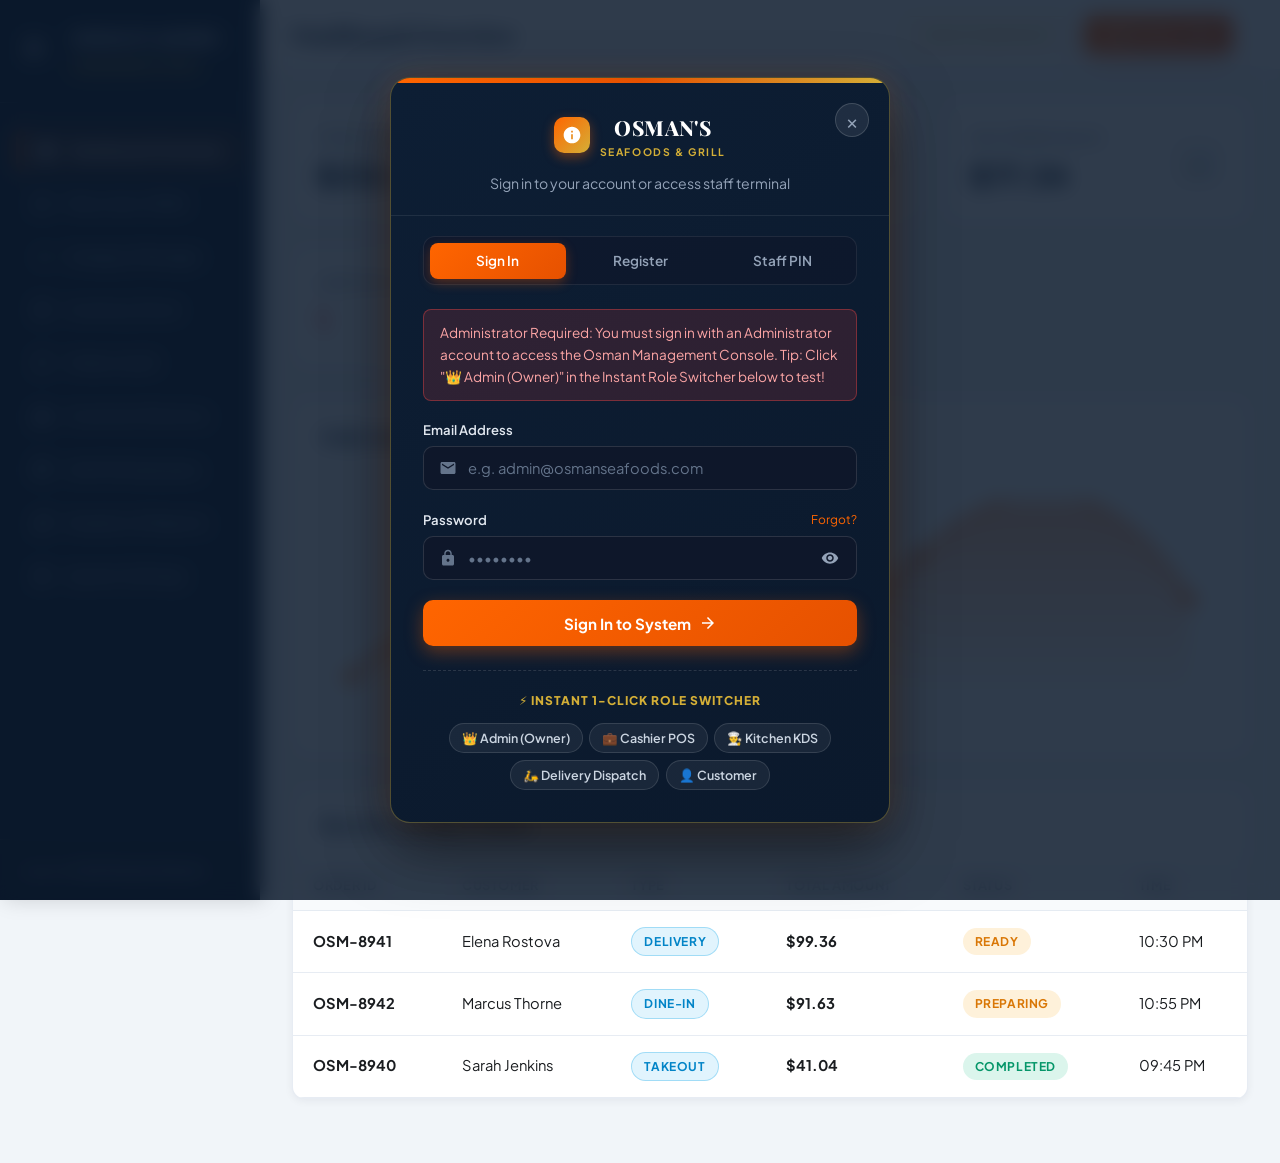
==== admin.html @ ef4e6662 "feat: complete authentication system, multi-role synchronization, Python Flask REST backend, and res" ====
<!DOCTYPE html>
<html lang="en">
<head>
  <meta charset="UTF-8">
  <meta name="viewport" content="width=device-width, initial-scale=1.0">
  <title>Osman's Seafoods — Administrator Console</title>
  <link rel="stylesheet" href="css/main.css">
  <link rel="stylesheet" href="css/admin.css">
  <link rel="stylesheet" href="css/auth.css">
</head>
<body class="admin-body">

  <!-- Sidebar Navigation -->
  <aside class="admin-sidebar">
    <div class="admin-sidebar-header">
      <div class="brand-logo-icon" style="width:36px;height:36px;">
        <svg class="icon" viewBox="0 0 24 24"><path d="M12 2C6.48 2 2 6.48 2 12s4.48 10 10 10 10-4.48 10-10S17.52 2 12 2zm1 15h-2v-6h2v6zm0-8h-2V7h2v2z"/></svg>
      </div>
      <div>
        <div style="font-family:var(--font-heading); font-weight:800; font-size:1.1rem; color:#FFF;">OSMAN'S ADMIN</div>
        <span style="font-size:0.7rem; color:var(--color-gold-accent); text-transform:uppercase; font-weight:700;">Management System</span>
      </div>
    </div>

    <ul class="admin-nav">
      <li class="admin-nav-item">
        <a href="#" class="admin-nav-link active" data-tab="dashboard">
          <svg class="icon" viewBox="0 0 24 24"><path d="M4 5a1 1 0 011-1h4a1 1 0 011 1v5a1 1 0 01-1 1H5a1 1 0 01-1-1V5zm10 0a1 1 0 011-1h4a1 1 0 011 1v2a1 1 0 01-1 1h-4a1 1 0 01-1-1V5zM4 15a1 1 0 011-1h4a1 1 0 011 1v4a1 1 0 01-1 1H5a1 1 0 01-1-1v-4zm10-3a1 1 0 011-1h4a1 1 0 011 1v7a1 1 0 01-1 1h-4a1 1 0 01-1-1v-7z"/></svg>
          Dashboard Overview
        </a>
      </li>
      <li class="admin-nav-item">
        <a href="#" class="admin-nav-link" data-tab="menu">
          <svg class="icon" viewBox="0 0 24 24"><path d="M12 6.253v13m0-13C10.832 5.477 9.246 5 7.5 5S4.168 5.477 3 6.253v13C4.168 18.477 5.754 18 7.5 18s3.332.477 4.5 1.253m0-13C13.168 5.477 14.754 5 16.5 5c1.747 0 3.332.477 4.5 1.253v13C19.832 18.477 18.247 18 16.5 18c-1.746 0-3.332.477-4.5 1.253"/></svg>
          Menu Item CRUD
        </a>
      </li>
      <li class="admin-nav-item">
        <a href="#" class="admin-nav-link" data-tab="categories">
          <svg class="icon" viewBox="0 0 24 24"><path d="M7 7h.01M7 12h.01M7 17h.01M11 7h8M11 12h8M11 17h8"/></svg>
          Category Manager
        </a>
      </li>
      <li class="admin-nav-item">
        <a href="#" class="admin-nav-link" data-tab="inventory">
          <svg class="icon" viewBox="0 0 24 24"><path d="M20 7l-8-4-8 4m16 0l-8 4m8-4v10l-8 4m0-10L4 7m8 4v10M4 7v10l8 4"/></svg>
          Inventory Stock
        </a>
      </li>
      <li class="admin-nav-item">
        <a href="#" class="admin-nav-link" data-tab="orders">
          <svg class="icon" viewBox="0 0 24 24"><path d="M9 5H7a2 2 0 00-2 2v12a2 2 0 002 2h10a2 2 0 002-2V7a2 2 0 00-2-2h-2M9 5a2 2 0 002 2h2a2 2 0 002-2M9 5a2 2 0 012-2h2a2 2 0 012 2"/></svg>
          Orders Audit
        </a>
      </li>
      <li class="admin-nav-item">
        <a href="#" class="admin-nav-link" data-tab="customers">
          <svg class="icon" viewBox="0 0 24 24"><path d="M17 20h5v-2a3 3 0 00-5.356-1.857M17 20H7m10 0v-2c0-.656-.126-1.283-.356-1.857M7 20H2v-2a3 3 0 015.356-1.857M7 20v-2c0-.656.126-1.283.356-1.857m0 0a5.002 5.002 0 019.288 0M15 7a3 3 0 11-6 0 3 3 0 016 0zm6 3a2 2 0 11-4 0 2 2 0 014 0zM7 10a2 2 0 11-4 0 2 2 0 014 0z"/></svg>
          Customer Directory
        </a>
      </li>
      <li class="admin-nav-item">
        <a href="#" class="admin-nav-link" data-tab="staff">
          <svg class="icon" viewBox="0 0 24 24"><path d="M21 13.255A23.931 23.931 0 0112 15c-3.183 0-6.22-.62-9-1.745M16 6V4a2 2 0 00-2-2h-4a2 2 0 00-2 2v2m4 6h.01M5 20h14a2 2 0 002-2V8a2 2 0 00-2-2H5a2 2 0 00-2 2v10a2 2 0 002 2z"/></svg>
          Staff & Employees
        </a>
      </li>
      <li class="admin-nav-item">
        <a href="#" class="admin-nav-link" data-tab="analytics">
          <svg class="icon" viewBox="0 0 24 24"><path d="M9 19v-6a2 2 0 00-2-2H5a2 2 0 00-2 2v6a2 2 0 002 2h2a2 2 0 002-2zm0 0V9a2 2 0 012-2h2a2 2 0 012 2v10m-6 0a2 2 0 002 2h2a2 2 0 002-2m0 0V5a2 2 0 012-2h2a2 2 0 012 2v14a2 2 0 01-2 2h-2a2 2 0 01-2-2z"/></svg>
          Analytics & Reports
        </a>
      </li>
      <li class="admin-nav-item">
        <a href="#" class="admin-nav-link" data-tab="settings">
          <svg class="icon" viewBox="0 0 24 24"><path d="M10.325 4.317c.426-1.756 2.924-1.756 3.35 0a1.724 1.724 0 002.573 1.066c1.543-.94 3.31.826 2.37 2.37a1.724 1.724 0 001.065 2.572c1.756.426 1.756 2.924 0 3.35a1.724 1.724 0 00-1.066 2.573c.94 1.543-.826 3.31-2.37 2.37a1.724 1.724 0 00-2.572 1.065c-.426 1.756-2.924 1.756-3.35 0a1.724 1.724 0 00-2.573-1.066c-1.543.94-3.31-.826-2.37-2.37a1.724 1.724 0 00-1.065-2.572c-1.756-.426-1.756-2.924 0-3.35a1.724 1.724 0 001.066-2.573c-.94-1.543.826-3.31 2.37-2.37.996.608 2.296.07 2.572-1.065z"/><path d="M15 12a3 3 0 11-6 0 3 3 0 016 0z"/></svg>
          System Settings
        </a>
      </li>
    </ul>

    <div class="admin-sidebar-footer">
      <div style="font-size:0.8rem; color:#94A3B8;">Log in as <strong>Chef Osman (Owner)</strong></div>
    </div>
  </aside>

  <!-- Main Admin Layout -->
  <main class="admin-main">
    <header class="admin-topbar">
      <h2 class="admin-topbar-title" id="adminPageTitle">Dashboard Overview</h2>
      <div class="admin-topbar-actions" style="display:flex; gap:1rem; align-items:center;">
        <a href="index.html" class="btn btn-outline btn-sm">View Storefront</a>
        <a href="staff.html" class="btn btn-flame btn-sm">Staff POS / KDS</a>
      </div>
    </header>

    <div class="admin-content">

      <!-- TAB 1: DASHBOARD -->
      <section id="tab-dashboard" class="admin-tab-content">
        <div class="metrics-grid">
          <div class="metric-card">
            <div>
              <div class="metric-label">Total Sales Revenue</div>
              <div class="metric-val" id="dashMetricRevenue">$0.00</div>
            </div>
            <div class="metric-icon amber">💵</div>
          </div>
          <div class="metric-card">
            <div>
              <div class="metric-label">Total Orders</div>
              <div class="metric-val" id="dashMetricOrders">0</div>
            </div>
            <div class="metric-icon">🧾</div>
          </div>
          <div class="metric-card">
            <div>
              <div class="metric-label">Avg Order Value</div>
              <div class="metric-val" id="dashMetricAvgValue">$0.00</div>
            </div>
            <div class="metric-icon">📊</div>
          </div>
          <div class="metric-card">
            <div>
              <div class="metric-label">Low Stock Alerts</div>
              <div class="metric-val" id="dashMetricLowStock" style="color:#EF4444;">0</div>
            </div>
            <div class="metric-icon" style="background:rgba(239,68,68,0.1); color:#EF4444;">⚠️</div>
          </div>
        </div>

        <div class="admin-card">
          <div class="admin-card-header">
            <h4>Daily Sales Trend</h4>
          </div>
          <div class="admin-card-body" id="salesTrendChart"></div>
        </div>

        <div class="admin-card">
          <div class="admin-card-header">
            <h4>Recent Customer Orders</h4>
          </div>
          <div class="admin-table-wrapper">
            <table class="admin-table">
              <thead>
                <tr>
                  <th>Order ID</th>
                  <th>Customer</th>
                  <th>Type</th>
                  <th>Total Amount</th>
                  <th>Status</th>
                  <th>Time</th>
                </tr>
              </thead>
              <tbody id="dashRecentOrdersBody"></tbody>
            </table>
          </div>
        </div>
      </section>

      <!-- TAB 2: MENU MANAGEMENT -->
      <section id="tab-menu" class="admin-tab-content" style="display:none;">
        <div style="display:flex; justify-content:space-between; align-items:center; margin-bottom:1.5rem;">
          <h3>Menu Items Directory</h3>
          <button id="btnOpenAddMenuModal" class="btn btn-flame">+ Add New Menu Dish</button>
        </div>

        <div class="admin-card">
          <div class="admin-table-wrapper">
            <table class="admin-table">
              <thead>
                <tr>
                  <th>Image</th>
                  <th>Dish Name</th>
                  <th>Category</th>
                  <th>Price</th>
                  <th>Spice Level</th>
                  <th>In Stock</th>
                  <th>Actions</th>
                </tr>
              </thead>
              <tbody id="adminMenuTableBody"></tbody>
            </table>
          </div>
        </div>
      </section>

      <!-- TAB 3: CATEGORIES -->
      <section id="tab-categories" class="admin-tab-content" style="display:none;">
        <h3>Category Management</h3>
        <div class="admin-card" style="margin-top:1.5rem;">
          <div class="admin-table-wrapper">
            <table class="admin-table">
              <thead>
                <tr>
                  <th>ID</th>
                  <th>Category Name</th>
                  <th>Slug</th>
                  <th>Dishes Count</th>
                  <th>Actions</th>
                </tr>
              </thead>
              <tbody id="adminCatTableBody"></tbody>
            </table>
          </div>
        </div>
      </section>

      <!-- TAB 4: INVENTORY -->
      <section id="tab-inventory" class="admin-tab-content" style="display:none;">
        <h3>Raw Ingredient & Inventory Tracking</h3>
        <div class="admin-card" style="margin-top:1.5rem;">
          <div class="admin-table-wrapper">
            <table class="admin-table">
              <thead>
                <tr>
                  <th>Ingredient</th>
                  <th>Category</th>
                  <th>Current Stock</th>
                  <th>Min Threshold</th>
                  <th>Unit Cost</th>
                  <th>Stock Status</th>
                  <th>Actions</th>
                </tr>
              </thead>
              <tbody id="adminInventoryTableBody"></tbody>
            </table>
          </div>
        </div>
      </section>

      <!-- TAB 5: ORDERS AUDIT -->
      <section id="tab-orders" class="admin-tab-content" style="display:none;">
        <h3>Master Orders Audit Log</h3>
        <div class="admin-card" style="margin-top:1.5rem;">
          <div class="admin-table-wrapper">
            <table class="admin-table">
              <thead>
                <tr>
                  <th>Order Ref</th>
                  <th>Customer Info</th>
                  <th>Type</th>
                  <th>Total</th>
                  <th>Payment</th>
                  <th>Fulfillment Status</th>
                  <th>Timestamp</th>
                </tr>
              </thead>
              <tbody id="adminOrdersTableBody"></tbody>
            </table>
          </div>
        </div>
      </section>

      <!-- TAB 6: CUSTOMERS -->
      <section id="tab-customers" class="admin-tab-content" style="display:none;">
        <h3>Customer Database</h3>
        <div class="admin-card" style="margin-top:1.5rem;">
          <div class="admin-table-wrapper">
            <table class="admin-table">
              <thead>
                <tr>
                  <th>Customer Name</th>
                  <th>Phone Number</th>
                  <th>Total Orders</th>
                  <th>Lifetime Spend</th>
                  <th>Last Order Date</th>
                </tr>
              </thead>
              <tbody id="adminCustTableBody"></tbody>
            </table>
          </div>
        </div>
      </section>

      <!-- TAB 7: STAFF -->
      <section id="tab-staff" class="admin-tab-content" style="display:none;">
        <h3>Staff Directory</h3>
        <div class="admin-card" style="margin-top:1.5rem;">
          <div class="admin-table-wrapper">
            <table class="admin-table">
              <thead>
                <tr>
                  <th>Name</th>
                  <th>Role</th>
                  <th>Phone</th>
                  <th>POS PIN</th>
                  <th>Status</th>
                  <th>Actions</th>
                </tr>
              </thead>
              <tbody id="adminStaffTableBody"></tbody>
            </table>
          </div>
        </div>
      </section>

      <!-- TAB 8: ANALYTICS -->
      <section id="tab-analytics" class="admin-tab-content" style="display:none;">
        <h3>Restaurant Analytics & Performance</h3>
        <div id="analyticsRevSummary" style="margin-top:1.5rem;"></div>
      </section>

      <!-- TAB 9: SETTINGS -->
      <section id="tab-settings" class="admin-tab-content" style="display:none;">
        <h3>System Settings & Store Configuration</h3>
        <div class="admin-card" style="margin-top:1.5rem; padding:2rem; max-width:700px;">
          <form id="settingsForm">
            <div class="form-group">
              <label class="form-label">Restaurant Name</label>
              <input type="text" id="settRestName" class="form-control" required>
            </div>
            <div class="form-group">
              <label class="form-label">Tax Rate (%)</label>
              <input type="number" step="0.1" id="settTaxRate" class="form-control" required>
            </div>
            <div class="form-group">
              <label class="form-label">Base Delivery Fee ($)</label>
              <input type="number" step="0.01" id="settDeliveryFee" class="form-control" required>
            </div>
            <div class="form-group">
              <label class="form-label">Free Delivery Minimum ($)</label>
              <input type="number" step="1" id="settFreeThreshold" class="form-control" required>
            </div>
            <div class="form-group">
              <label class="form-label">Operating Schedule</label>
              <input type="text" id="settHours" class="form-control" required>
            </div>
            <button type="submit" class="btn btn-flame">Save System Settings</button>
          </form>

          <hr style="margin:2.5rem 0; border:none; border-top:var(--border-light);">

          <h4 style="color:#EF4444; margin-bottom:0.5rem;">System Reset Options</h4>
          <p style="font-size:0.88rem; color:var(--color-text-muted); margin-bottom:1rem;">Reset system database to initial clean seed data (restores default menu items, sample orders, and stock levels).</p>
          <button id="btnResetSeedData" class="btn btn-danger">Reset to Initial Seed Data</button>
        </div>
      </section>

    </div>
  </main>

  <!-- ADD / EDIT MENU DISH MODAL -->
  <div class="modal-overlay" id="menuFormModal">
    <div class="modal-container">
      <div class="modal-header">
        <h3 id="menuModalTitle">Add New Menu Dish</h3>
        <button class="modal-close" data-close-modal>&times;</button>
      </div>
      <form id="menuForm">
        <div class="modal-body">
          <div class="form-group">
            <label class="form-label">Dish Name</label>
            <input type="text" id="menuFormName" class="form-control" placeholder="e.g. Lobster Thermidor" required>
          </div>
          <div class="form-group">
            <label class="form-label">Category</label>
            <select id="menuFormCategory" class="form-control" required></select>
          </div>
          <div class="form-group">
            <label class="form-label">Price ($)</label>
            <input type="number" step="0.01" id="menuFormPrice" class="form-control" placeholder="34.50" required>
          </div>
          <div class="form-group">
            <label class="form-label">Image Unsplash URL</label>
            <input type="url" id="menuFormImage" class="form-control" placeholder="https://images.unsplash.com/..." required>
          </div>
          <div class="form-group">
            <label class="form-label">Description</label>
            <textarea id="menuFormDesc" class="form-control" rows="3" placeholder="Rich description of ingredients and cooking style..." required></textarea>
          </div>
          <div class="form-group">
            <label class="form-label">Spice Level</label>
            <select id="menuFormSpice" class="form-control">
              <option value="None">None</option>
              <option value="Mild">Mild</option>
              <option value="Medium">Medium</option>
              <option value="Fiery">Fiery Ember</option>
            </select>
          </div>
          <div class="form-group">
            <label class="form-label">Estimated Prep Time (mins)</label>
            <input type="number" id="menuFormPrepTime" class="form-control" value="15" required>
          </div>
        </div>
        <div class="modal-footer">
          <button type="button" class="btn btn-secondary" data-close-modal>Cancel</button>
          <button type="submit" class="btn btn-flame">Save Dish</button>
        </div>
      </form>
    </div>
  </div>

  <script src="js/store.js"></script>
  <script src="js/auth.js"></script>
  <script src="js/admin.js"></script>
</body>
</html>
---- css/main.css ----
/* ==========================================================================
   Osman's Seafoods and Grill — Main Shared Stylesheet
   Theme: Oceanic Luxury & Flame Hearth
   ========================================================================== */

@import url('https://fonts.googleapis.com/css2?family=Playfair+Display:ital,wght@0,500;0,700;0,800;1,600&family=Plus+Jakarta+Sans:wght@300;400;500;600;700;800&display=swap');

:root {
  /* Brand Primary & Theme Colors */
  --color-ocean-deep: #0B192C;
  --color-ocean-navy: #1E3E62;
  --color-ocean-blue: #002B5B;
  --color-ocean-light: #1A365D;

  /* Flame & Accent Colors */
  --color-flame-amber: #FF6500;
  --color-flame-ember: #E65100;
  --color-gold-accent: #D4AF37;
  --color-gold-light: #F4E0A5;

  /* Neutral Backgrounds & Canvas */
  --color-bg-sand: #F9F6F0;
  --color-bg-cream: #FFFDF9;
  --color-bg-card: #FFFFFF;
  --color-surface-dark: #0D1B2A;
  --color-surface-navy: #16263B;

  /* Text Colors */
  --color-text-dark: #1A1D20;
  --color-text-muted: #5A6578;
  --color-text-light: #F4F6F9;
  --color-text-dim: #94A3B8;

  /* Status Colors */
  --color-status-pending: #F59E0B;
  --color-status-preparing: #3B82F6;
  --color-status-ready: #8B5CF6;
  --color-status-completed: #10B981;
  --color-status-cancelled: #EF4444;

  /* UI Borders & Shadow */
  --border-light: 1px solid rgba(226, 232, 240, 0.8);
  --border-gold: 1px solid rgba(212, 175, 55, 0.3);
  --border-dark: 1px solid rgba(255, 255, 255, 0.1);
  --shadow-sm: 0 2px 8px rgba(11, 25, 44, 0.06);
  --shadow-md: 0 10px 30px rgba(11, 25, 44, 0.1);
  --shadow-lg: 0 20px 40px rgba(11, 25, 44, 0.18);
  --shadow-flame: 0 8px 24px rgba(255, 101, 0, 0.25);

  /* Fonts */
  --font-heading: 'Playfair Display', Georgia, serif;
  --font-body: 'Plus Jakarta Sans', system-ui, -apple-system, sans-serif;

  /* Transitions */
  --transition-fast: 0.2s cubic-bezier(0.4, 0, 0.2, 1);
  --transition-smooth: 0.35s cubic-bezier(0.16, 1, 0.3, 1);
  
  /* Radius */
  --radius-sm: 6px;
  --radius-md: 12px;
  --radius-lg: 20px;
  --radius-full: 9999px;
}

/* Global Reset */
*, *::before, *::after {
  box-sizing: border-box;
  margin: 0;
  padding: 0;
}

html {
  scroll-behavior: smooth;
  font-size: 16px;
}

body {
  font-family: var(--font-body);
  background-color: var(--color-bg-sand);
  color: var(--color-text-dark);
  line-height: 1.6;
  overflow-x: hidden;
  -webkit-font-smoothing: antialiased;
}

/* Typography Helpers */
h1, h2, h3, h4, .font-serif {
  font-family: var(--font-heading);
  letter-spacing: -0.02em;
}

a {
  color: inherit;
  text-decoration: none;
  transition: color var(--transition-fast);
}

button, input, select, textarea {
  font-family: inherit;
  font-size: inherit;
}

/* Utility Layouts */
.container {
  width: 100%;
  max-width: 1280px;
  margin: 0 auto;
  padding: 0 1.5rem;
}

.flex { display: flex; }
.flex-col { flex-direction: column; }
.items-center { align-items: center; }
.justify-between { justify-content: space-between; }
.justify-center { justify-content: center; }
.gap-2 { gap: 0.5rem; }
.gap-4 { gap: 1rem; }
.gap-6 { gap: 1.5rem; }
.gap-8 { gap: 2rem; }

/* Buttons */
.btn {
  display: inline-flex;
  align-items: center;
  justify-content: center;
  gap: 0.5rem;
  padding: 0.85rem 1.75rem;
  font-weight: 700;
  font-size: 0.95rem;
  border-radius: var(--radius-md);
  border: 1px solid transparent;
  cursor: pointer;
  transition: all var(--transition-smooth);
  text-transform: uppercase;
  letter-spacing: 0.04em;
  white-space: nowrap;
}

.btn-flame {
  background: linear-gradient(135deg, var(--color-flame-amber) 0%, var(--color-flame-ember) 100%);
  color: #FFFFFF;
  box-shadow: var(--shadow-flame);
}

.btn-flame:hover {
  transform: translateY(-2px);
  box-shadow: 0 12px 28px rgba(255, 101, 0, 0.4);
  filter: brightness(1.08);
}

.btn-navy {
  background: var(--color-ocean-deep);
  color: var(--color-bg-sand);
  border: 1px solid var(--color-gold-accent);
}

.btn-navy:hover {
  background: var(--color-ocean-navy);
  transform: translateY(-2px);
  box-shadow: var(--shadow-md);
}

.btn-outline {
  background: transparent;
  border: 1px solid var(--color-gold-accent);
  color: var(--color-gold-accent);
}

.btn-outline:hover {
  background: rgba(212, 175, 55, 0.1);
  color: #FFFFFF;
}

.btn-secondary {
  background: #E2E8F0;
  color: var(--color-text-dark);
}

.btn-secondary:hover {
  background: #CBD5E1;
}

.btn-danger {
  background: #EF4444;
  color: #FFFFFF;
}

.btn-danger:hover {
  background: #DC2626;
}

.btn-sm {
  padding: 0.45rem 0.9rem;
  font-size: 0.82rem;
  border-radius: var(--radius-sm);
}

.btn-icon {
  width: 42px;
  height: 42px;
  padding: 0;
  border-radius: 50%;
}

/* Badges & Tags */
.badge {
  display: inline-flex;
  align-items: center;
  gap: 0.35rem;
  padding: 0.25rem 0.75rem;
  border-radius: var(--radius-full);
  font-size: 0.75rem;
  font-weight: 700;
  text-transform: uppercase;
  letter-spacing: 0.05em;
}

.badge-gold {
  background: rgba(212, 175, 55, 0.15);
  color: #B38F24;
  border: 1px solid rgba(212, 175, 55, 0.4);
}

.badge-flame {
  background: rgba(255, 101, 0, 0.15);
  color: var(--color-flame-amber);
  border: 1px solid rgba(255, 101, 0, 0.3);
}

.badge-navy {
  background: rgba(14, 165, 233, 0.12);
  color: #0284C7;
  border: 1px solid rgba(14, 165, 233, 0.3);
}

.badge-success {
  background: rgba(16, 185, 129, 0.15);
  color: #059669;
}

.badge-warning {
  background: rgba(245, 158, 11, 0.15);
  color: #D97706;
}

.badge-danger {
  background: rgba(239, 68, 68, 0.15);
  color: #DC2626;
}

/* Modal Dialog Base */
.modal-overlay {
  position: fixed;
  top: 0;
  left: 0;
  width: 100vw;
  height: 100vh;
  background: rgba(11, 25, 44, 0.75);
  backdrop-filter: blur(8px);
  z-index: 9999;
  display: flex;
  align-items: center;
  justify-content: center;
  padding: 1rem;
  opacity: 0;
  visibility: hidden;
  transition: all var(--transition-smooth);
}

.modal-overlay.active {
  opacity: 1;
  visibility: visible;
}

.modal-container {
  background: var(--color-bg-cream);
  width: 100%;
  max-width: 600px;
  max-height: 90vh;
  border-radius: var(--radius-lg);
  box-shadow: var(--shadow-lg);
  overflow-y: auto;
  transform: translateY(20px) scale(0.96);
  transition: transform var(--transition-smooth);
  position: relative;
}

.modal-overlay.active .modal-container {
  transform: translateY(0) scale(1);
}

.modal-header {
  padding: 1.5rem 2rem;
  border-bottom: var(--border-light);
  display: flex;
  align-items: center;
  justify-content: space-between;
}

.modal-header h3 {
  font-size: 1.5rem;
  color: var(--color-ocean-deep);
}

.modal-close {
  background: transparent;
  border: none;
  font-size: 1.5rem;
  color: var(--color-text-muted);
  cursor: pointer;
  padding: 0.25rem;
  border-radius: 50%;
  transition: color var(--transition-fast);
}

.modal-close:hover {
  color: var(--color-flame-amber);
}

.modal-body {
  padding: 2rem;
}

.modal-footer {
  padding: 1.25rem 2rem;
  border-top: var(--border-light);
  background: #F8FAFC;
  display: flex;
  align-items: center;
  justify-content: flex-end;
  gap: 1rem;
}

/* Form Inputs */
.form-group {
  margin-bottom: 1.25rem;
}

.form-label {
  display: block;
  font-size: 0.875rem;
  font-weight: 700;
  color: var(--color-ocean-deep);
  margin-bottom: 0.4rem;
  text-transform: uppercase;
  letter-spacing: 0.03em;
}

.form-control {
  width: 100%;
  padding: 0.8rem 1rem;
  border-radius: var(--radius-md);
  border: var(--border-light);
  background: #FFFFFF;
  color: var(--color-text-dark);
  font-size: 0.95rem;
  transition: border-color var(--transition-fast), box-shadow var(--transition-fast);
}

.form-control:focus {
  outline: none;
  border-color: var(--color-flame-amber);
  box-shadow: 0 0 0 3px rgba(255, 101, 0, 0.15);
}

/* Toast Notification */
.toast-container {
  position: fixed;
  bottom: 2rem;
  right: 2rem;
  z-index: 10000;
  display: flex;
  flex-direction: column;
  gap: 0.75rem;
}

.toast {
  background: var(--color-ocean-deep);
  color: #FFFFFF;
  padding: 1rem 1.5rem;
  border-radius: var(--radius-md);
  border-left: 4px solid var(--color-flame-amber);
  box-shadow: var(--shadow-lg);
  display: flex;
  align-items: center;
  gap: 0.75rem;
  font-size: 0.95rem;
  font-weight: 600;
  animation: slideInRight 0.3s cubic-bezier(0.16, 1, 0.3, 1) forwards;
}

.toast-success { border-left-color: #10B981; }
.toast-error { border-left-color: #EF4444; }

@keyframes slideInRight {
  from { opacity: 0; transform: translateX(100px); }
  to { opacity: 1; transform: translateX(0); }
}

.icon {
  width: 1.25rem;
  height: 1.25rem;
  stroke-width: 2;
  stroke: currentColor;
  fill: none;
  stroke-linecap: round;
  stroke-linejoin: round;
  vertical-align: middle;
}
---- css/admin.css ----
/* ==========================================================================
   Osman's Seafoods and Grill — Administrator Management Console Stylesheet
   Complete Restaurant Management System
   ========================================================================== */

.admin-body {
  background: #F1F5F9;
  color: var(--color-text-dark);
  font-family: var(--font-body);
  display: flex;
  min-height: 100vh;
}

/* Sidebar Navigation */
.admin-sidebar {
  width: 260px;
  background: var(--color-ocean-deep);
  color: #FFFFFF;
  display: flex;
  flex-direction: column;
  position: fixed;
  top: 0;
  left: 0;
  height: 100vh;
  z-index: 200;
  box-shadow: 4px 0 20px rgba(0, 0, 0, 0.15);
}

.admin-sidebar-header {
  padding: 1.5rem;
  border-bottom: 1px solid rgba(255, 255, 255, 0.1);
  display: flex;
  align-items: center;
  gap: 0.75rem;
}

.admin-nav {
  padding: 1.5rem 1rem;
  flex: 1;
  overflow-y: auto;
  list-style: none;
}

.admin-nav-item {
  margin-bottom: 0.35rem;
}

.admin-nav-link {
  display: flex;
  align-items: center;
  gap: 0.85rem;
  padding: 0.75rem 1rem;
  color: #94A3B8;
  border-radius: var(--radius-md);
  font-weight: 600;
  font-size: 0.92rem;
  transition: all var(--transition-fast);
}

.admin-nav-link:hover, .admin-nav-link.active {
  background: var(--color-ocean-navy);
  color: #FFFFFF;
}

.admin-nav-link.active {
  border-left: 4px solid var(--color-flame-amber);
  background: rgba(255, 101, 0, 0.12);
  color: #FFFFFF;
}

.admin-sidebar-footer {
  padding: 1.25rem;
  border-top: 1px solid rgba(255, 255, 255, 0.1);
  background: rgba(0, 0, 0, 0.2);
}

/* Main Content Wrapper */
.admin-main {
  margin-left: 260px;
  flex: 1;
  display: flex;
  flex-direction: column;
  min-width: 0;
}

.admin-topbar {
  background: #FFFFFF;
  height: 70px;
  border-bottom: var(--border-light);
  padding: 0 2rem;
  display: flex;
  align-items: center;
  justify-content: space-between;
  position: sticky;
  top: 0;
  z-index: 100;
}

.admin-topbar-title {
  font-family: var(--font-heading);
  font-size: 1.5rem;
  color: var(--color-ocean-deep);
}

.admin-content {
  padding: 2rem;
  flex: 1;
}

/* Admin Dashboard Cards & Metrics */
.metrics-grid {
  display: grid;
  grid-template-columns: repeat(auto-fit, minmax(240px, 1fr));
  gap: 1.5rem;
  margin-bottom: 2rem;
}

.metric-card {
  background: #FFFFFF;
  border-radius: var(--radius-md);
  padding: 1.5rem;
  border: var(--border-light);
  box-shadow: var(--shadow-sm);
  display: flex;
  align-items: center;
  justify-content: space-between;
}

.metric-val {
  font-size: 1.8rem;
  font-weight: 800;
  color: var(--color-ocean-deep);
  margin-top: 0.2rem;
}

.metric-label {
  font-size: 0.85rem;
  color: var(--color-text-muted);
  font-weight: 600;
  text-transform: uppercase;
  letter-spacing: 0.05em;
}

.metric-icon {
  width: 50px;
  height: 50px;
  border-radius: var(--radius-md);
  background: rgba(11, 25, 44, 0.06);
  color: var(--color-ocean-deep);
  display: flex;
  align-items: center;
  justify-content: center;
}

.metric-icon.amber {
  background: rgba(255, 101, 0, 0.1);
  color: var(--color-flame-amber);
}

/* Admin Charts & Cards */
.admin-card {
  background: #FFFFFF;
  border-radius: var(--radius-md);
  border: var(--border-light);
  box-shadow: var(--shadow-sm);
  margin-bottom: 2rem;
  overflow: hidden;
}

.admin-card-header {
  padding: 1.25rem 1.75rem;
  border-bottom: var(--border-light);
  display: flex;
  align-items: center;
  justify-content: space-between;
}

.admin-card-header h4 {
  font-size: 1.2rem;
  color: var(--color-ocean-deep);
}

.admin-card-body {
  padding: 1.75rem;
}

/* Data Tables */
.admin-table-wrapper {
  overflow-x: auto;
}

.admin-table {
  width: 100%;
  border-collapse: collapse;
  text-align: left;
}

.admin-table th {
  background: #F8FAFC;
  padding: 0.9rem 1.25rem;
  font-size: 0.8rem;
  font-weight: 700;
  text-transform: uppercase;
  letter-spacing: 0.05em;
  color: var(--color-text-muted);
  border-bottom: var(--border-light);
}

.admin-table td {
  padding: 1rem 1.25rem;
  border-bottom: var(--border-light);
  font-size: 0.92rem;
  vertical-align: middle;
}

.admin-table tr:hover {
  background: #F8FAFC;
}

.table-img-thumb {
  width: 48px;
  height: 48px;
  border-radius: var(--radius-sm);
  object-fit: cover;
}

/* Toggle Switch */
.switch {
  position: relative;
  display: inline-block;
  width: 44px;
  height: 24px;
}

.switch input { display: none; }

.slider {
  position: absolute;
  cursor: pointer;
  top: 0; left: 0; right: 0; bottom: 0;
  background-color: #CBD5E1;
  transition: .3s;
  border-radius: 24px;
}

.slider:before {
  position: absolute;
  content: "";
  height: 18px;
  width: 18px;
  left: 3px;
  bottom: 3px;
  background-color: white;
  transition: .3s;
  border-radius: 50%;
}

input:checked + .slider {
  background-color: #10B981;
}

input:checked + .slider:before {
  transform: translateX(20px);
}
---- css/auth.css ----
/* ==========================================================================
   Osman's Seafoods and Grill — Authentication & Role Sync Stylesheet
   Theme: Oceanic Luxury & Flame Glow
   ========================================================================== */

/* Auth Modal Overlay & Backdrop */
.auth-modal-overlay {
  position: fixed;
  top: 0;
  left: 0;
  width: 100vw;
  height: 100vh;
  background: rgba(11, 25, 44, 0.85);
  backdrop-filter: blur(10px);
  -webkit-backdrop-filter: blur(10px);
  z-index: 9999;
  display: flex;
  align-items: center;
  justify-content: center;
  padding: 1.25rem;
  opacity: 0;
  visibility: hidden;
  transition: opacity 0.3s cubic-bezier(0.16, 1, 0.3, 1), visibility 0.3s;
}

.auth-modal-overlay.active {
  opacity: 1;
  visibility: visible;
}

/* Modal Card */
.auth-card {
  background: linear-gradient(145deg, #0d1e34 0%, #0b192c 100%);
  border: 1px solid rgba(212, 175, 55, 0.35);
  border-radius: 20px;
  width: 100%;
  max-width: 500px;
  box-shadow: 0 25px 60px rgba(0, 0, 0, 0.5), 0 0 30px rgba(255, 101, 0, 0.15);
  overflow: hidden;
  position: relative;
  transform: scale(0.92) translateY(20px);
  transition: transform 0.3s cubic-bezier(0.16, 1, 0.3, 1);
  color: #F8FAFC;
}

.auth-modal-overlay.active .auth-card {
  transform: scale(1) translateY(0);
}

/* Top Glow Banner */
.auth-card-banner {
  background: linear-gradient(90deg, #FF6500 0%, #E65100 50%, #D4AF37 100%);
  height: 5px;
  width: 100%;
}

.auth-header {
  padding: 1.75rem 2rem 1.25rem;
  position: relative;
  text-align: center;
  border-bottom: 1px solid rgba(255, 255, 255, 0.08);
}

.auth-close-btn {
  position: absolute;
  top: 1.25rem;
  right: 1.25rem;
  background: rgba(255, 255, 255, 0.08);
  border: 1px solid rgba(255, 255, 255, 0.15);
  color: #94A3B8;
  width: 34px;
  height: 34px;
  border-radius: 50%;
  cursor: pointer;
  display: flex;
  align-items: center;
  justify-content: center;
  font-size: 1.25rem;
  transition: all 0.2s;
}

.auth-close-btn:hover {
  background: rgba(255, 101, 0, 0.2);
  color: #FF6500;
  border-color: #FF6500;
  transform: rotate(90deg);
}

.auth-logo {
  display: inline-flex;
  align-items: center;
  gap: 0.6rem;
  margin-bottom: 0.5rem;
}

.auth-logo-icon {
  width: 36px;
  height: 36px;
  background: linear-gradient(135deg, #FF6500, #D4AF37);
  border-radius: 10px;
  display: flex;
  align-items: center;
  justify-content: center;
  color: #FFF;
  box-shadow: 0 4px 12px rgba(255, 101, 0, 0.4);
}

.auth-logo-text {
  font-family: var(--font-heading, 'Playfair Display', Georgia, serif);
  font-size: 1.3rem;
  font-weight: 800;
  color: #FFF;
  letter-spacing: 0.02em;
}

.auth-logo-text span {
  display: block;
  font-family: var(--font-body, 'Plus Jakarta Sans', sans-serif);
  font-size: 0.65rem;
  color: var(--color-gold-accent, #D4AF37);
  letter-spacing: 0.15em;
  font-weight: 700;
}

.auth-subtitle {
  font-size: 0.88rem;
  color: #94A3B8;
  margin-top: 0.25rem;
}

/* Tabs Navigation */
.auth-tabs {
  display: flex;
  background: rgba(15, 23, 42, 0.6);
  padding: 0.35rem;
  margin: 1.25rem 2rem 0;
  border-radius: 12px;
  border: 1px solid rgba(255, 255, 255, 0.08);
  gap: 0.35rem;
}

.auth-tab-btn {
  flex: 1;
  background: transparent;
  border: none;
  color: #94A3B8;
  font-weight: 600;
  font-size: 0.85rem;
  padding: 0.6rem 0.5rem;
  border-radius: 8px;
  cursor: pointer;
  transition: all 0.2s;
  text-align: center;
  display: flex;
  align-items: center;
  justify-content: center;
  gap: 0.4rem;
}

.auth-tab-btn:hover {
  color: #FFF;
}

.auth-tab-btn.active {
  background: linear-gradient(135deg, #FF6500, #E65100);
  color: #FFF;
  box-shadow: 0 4px 12px rgba(255, 101, 0, 0.3);
}

.auth-tab-btn.active.tab-pin {
  background: linear-gradient(135deg, #1E3E62, #0B192C);
  border: 1px solid var(--color-gold-accent, #D4AF37);
  color: var(--color-gold-accent, #D4AF37);
}

/* Form Body */
.auth-body {
  padding: 1.5rem 2rem 2rem;
  max-height: 75vh;
  overflow-y: auto;
}

.auth-form-view {
  display: none;
  animation: authFadeIn 0.25s ease-out;
}

.auth-form-view.active {
  display: block;
}

@keyframes authFadeIn {
  from { opacity: 0; transform: translateY(6px); }
  to { opacity: 1; transform: translateY(0); }
}

/* Form Controls */
.auth-group {
  margin-bottom: 1.15rem;
  position: relative;
}

.auth-label {
  display: block;
  font-size: 0.82rem;
  font-weight: 600;
  color: #E2E8F0;
  margin-bottom: 0.4rem;
}

.auth-input-wrapper {
  position: relative;
  display: flex;
  align-items: center;
}

.auth-input-icon {
  position: absolute;
  left: 1rem;
  color: #64748B;
  pointer-events: none;
  width: 18px;
  height: 18px;
}

.auth-input {
  width: 100%;
  background: rgba(15, 23, 42, 0.8);
  border: 1.5px solid rgba(255, 255, 255, 0.12);
  border-radius: 10px;
  padding: 0.75rem 1rem 0.75rem 2.75rem;
  color: #FFF;
  font-size: 0.92rem;
  transition: all 0.2s;
  box-sizing: border-box;
}

.auth-input:focus {
  outline: none;
  border-color: #FF6500;
  background: rgba(15, 23, 42, 0.95);
  box-shadow: 0 0 0 3px rgba(255, 101, 0, 0.2);
}

.auth-input::placeholder {
  color: #64748B;
}

.auth-password-toggle {
  position: absolute;
  right: 0.85rem;
  background: transparent;
  border: none;
  color: #94A3B8;
  cursor: pointer;
  padding: 0.25rem;
  display: flex;
  align-items: center;
  transition: color 0.2s;
}

.auth-password-toggle:hover {
  color: #FF6500;
}

/* Action Buttons */
.auth-submit-btn {
  width: 100%;
  padding: 0.85rem 1.5rem;
  background: linear-gradient(135deg, #FF6500, #E65100);
  color: #FFF;
  border: none;
  border-radius: 10px;
  font-weight: 700;
  font-size: 0.95rem;
  cursor: pointer;
  display: flex;
  align-items: center;
  justify-content: center;
  gap: 0.5rem;
  transition: all 0.25s cubic-bezier(0.16, 1, 0.3, 1);
  box-shadow: 0 6px 18px rgba(255, 101, 0, 0.35);
  margin-top: 1.25rem;
}

.auth-submit-btn:hover {
  transform: translateY(-2px);
  box-shadow: 0 10px 24px rgba(255, 101, 0, 0.45);
}

.auth-submit-btn:active {
  transform: translateY(0);
}

.auth-submit-btn:disabled {
  opacity: 0.65;
  cursor: not-allowed;
  transform: none;
}

/* Error & Alert Messages */
.auth-alert {
  padding: 0.75rem 1rem;
  border-radius: 8px;
  font-size: 0.85rem;
  margin-bottom: 1.15rem;
  display: none;
  align-items: center;
  gap: 0.5rem;
  animation: authFadeIn 0.2s ease-out;
}

.auth-alert.show {
  display: flex;
}

.auth-alert.error {
  background: rgba(239, 68, 68, 0.15);
  border: 1px solid rgba(239, 68, 68, 0.4);
  color: #FCA5A5;
}

.auth-alert.success {
  background: rgba(16, 185, 129, 0.15);
  border: 1px solid rgba(16, 185, 129, 0.4);
  color: #6EE7B7;
}

/* PIN Pad Station Styles */
.pin-pad-container {
  display: flex;
  flex-direction: column;
  align-items: center;
  gap: 1.25rem;
}

.pin-display-dots {
  display: flex;
  gap: 0.85rem;
  margin: 0.5rem 0;
}

.pin-dot {
  width: 16px;
  height: 16px;
  border-radius: 50%;
  border: 2px solid var(--color-gold-accent, #D4AF37);
  background: transparent;
  transition: all 0.2s cubic-bezier(0.16, 1, 0.3, 1);
}

.pin-dot.filled {
  background: var(--color-gold-accent, #D4AF37);
  box-shadow: 0 0 10px rgba(212, 175, 55, 0.6);
  transform: scale(1.15);
}

.pin-keypad {
  display: grid;
  grid-template-columns: repeat(3, 1fr);
  gap: 0.75rem;
  width: 100%;
  max-width: 280px;
}

.pin-key {
  background: rgba(30, 41, 59, 0.75);
  border: 1px solid rgba(255, 255, 255, 0.1);
  color: #FFF;
  font-size: 1.25rem;
  font-weight: 700;
  height: 52px;
  border-radius: 12px;
  cursor: pointer;
  display: flex;
  align-items: center;
  justify-content: center;
  transition: all 0.15s;
  user-select: none;
}

.pin-key:hover {
  background: rgba(255, 101, 0, 0.25);
  border-color: #FF6500;
  color: #FFF;
  transform: translateY(-2px);
}

.pin-key:active {
  transform: scale(0.95);
  background: rgba(255, 101, 0, 0.4);
}

.pin-key.key-action {
  font-size: 0.82rem;
  font-weight: 600;
  color: #94A3B8;
  background: rgba(15, 23, 42, 0.8);
}

/* Demo Quick Logins */
.demo-accounts-section {
  margin-top: 1.5rem;
  padding-top: 1.25rem;
  border-top: 1px dashed rgba(255, 255, 255, 0.12);
}

.demo-title {
  font-size: 0.75rem;
  text-transform: uppercase;
  color: var(--color-gold-accent, #D4AF37);
  font-weight: 800;
  letter-spacing: 0.08em;
  text-align: center;
  margin-bottom: 0.75rem;
}

.demo-pills {
  display: flex;
  flex-wrap: wrap;
  gap: 0.4rem;
  justify-content: center;
}

.demo-pill {
  background: rgba(255, 255, 255, 0.06);
  border: 1px solid rgba(255, 255, 255, 0.12);
  color: #CBD5E1;
  font-size: 0.78rem;
  font-weight: 600;
  padding: 0.4rem 0.75rem;
  border-radius: 20px;
  cursor: pointer;
  transition: all 0.2s;
  display: flex;
  align-items: center;
  gap: 0.35rem;
}

.demo-pill:hover {
  background: rgba(255, 101, 0, 0.2);
  border-color: #FF6500;
  color: #FFF;
}

.demo-pill.pill-admin:hover {
  background: rgba(212, 175, 55, 0.2);
  border-color: #D4AF37;
  color: #F4E0A5;
}

/* User Widget In Navbar */
.nav-user-widget {
  display: flex;
  align-items: center;
  gap: 0.75rem;
  position: relative;
}

.user-profile-badge {
  display: flex;
  align-items: center;
  gap: 0.6rem;
  background: rgba(255, 255, 255, 0.08);
  border: 1px solid rgba(255, 255, 255, 0.15);
  padding: 0.35rem 0.85rem 0.35rem 0.4rem;
  border-radius: 30px;
  cursor: pointer;
  color: #FFF;
  transition: all 0.2s;
}

.user-profile-badge:hover {
  background: rgba(255, 255, 255, 0.14);
  border-color: var(--color-gold-accent, #D4AF37);
}

.user-avatar-img {
  width: 30px;
  height: 30px;
  border-radius: 50%;
  object-fit: cover;
  border: 1.5px solid var(--color-gold-accent, #D4AF37);
}

.user-info-text {
  display: flex;
  flex-direction: column;
  text-align: left;
}

.user-name-text {
  font-size: 0.85rem;
  font-weight: 700;
  line-height: 1.2;
  color: #FFF;
  white-space: nowrap;
}

.user-role-tag {
  font-size: 0.68rem;
  font-weight: 800;
  text-transform: uppercase;
  letter-spacing: 0.05em;
  padding: 0.1rem 0.4rem;
  border-radius: 4px;
  display: inline-block;
  line-height: 1.1;
  width: fit-content;
}

.role-admin {
  background: rgba(212, 175, 55, 0.2);
  color: #F4E0A5;
  border: 1px solid rgba(212, 175, 55, 0.4);
}

.role-staff {
  background: rgba(59, 130, 246, 0.2);
  color: #93C5FD;
  border: 1px solid rgba(59, 130, 246, 0.4);
}

.role-customer {
  background: rgba(16, 185, 129, 0.2);
  color: #6EE7B7;
  border: 1px solid rgba(16, 185, 129, 0.4);
}

/* User Dropdown Menu */
.user-dropdown-menu {
  position: absolute;
  top: calc(100% + 10px);
  right: 0;
  background: #0B192C;
  border: 1px solid rgba(212, 175, 55, 0.35);
  border-radius: 14px;
  padding: 0.5rem;
  width: 240px;
  box-shadow: 0 15px 35px rgba(0, 0, 0, 0.4);
  z-index: 1000;
  display: none;
  animation: authFadeIn 0.2s ease-out;
}

.user-dropdown-menu.active {
  display: block;
}

.user-dropdown-item {
  display: flex;
  align-items: center;
  gap: 0.65rem;
  padding: 0.65rem 0.85rem;
  color: #CBD5E1;
  font-size: 0.86rem;
  font-weight: 600;
  border-radius: 8px;
  transition: all 0.2s;
  text-decoration: none;
  cursor: pointer;
}

.user-dropdown-item:hover {
  background: rgba(255, 101, 0, 0.18);
  color: #FFF;
}

.user-dropdown-item.item-admin {
  color: var(--color-gold-accent, #D4AF37);
}

.user-dropdown-divider {
  height: 1px;
  background: rgba(255, 255, 255, 0.08);
  margin: 0.4rem 0;
}

/* Role Guard Unauthorized Banner */
.unauthorized-banner {
  background: #7F1D1D;
  border: 1px solid #DC2626;
  color: #FEE2E2;
  padding: 1rem 1.5rem;
  border-radius: 12px;
  margin: 1.5rem auto;
  max-width: 800px;
  display: flex;
  align-items: center;
  justify-content: space-between;
  gap: 1rem;
}

/* Standalone Login Page Layout (`login.html`) */
.auth-page-wrapper {
  min-height: 100vh;
  background: radial-gradient(circle at top center, #1E3E62 0%, #0B192C 70%, #050B14 100%);
  display: flex;
  align-items: center;
  justify-content: center;
  padding: 2rem 1.25rem;
  position: relative;
  overflow: hidden;
}

.auth-page-bg-particles {
  position: absolute;
  top: 0;
  left: 0;
  width: 100%;
  height: 100%;
  background-image: radial-gradient(rgba(255, 101, 0, 0.08) 1px, transparent 1px);
  background-size: 32px 32px;
  pointer-events: none;
}

/* Responsive adjustments */
@media (max-width: 640px) {
  .auth-card {
    max-width: 100%;
    border-radius: 16px;
  }
  .auth-header {
    padding: 1.25rem 1.25rem 1rem;
  }
  .auth-body {
    padding: 1.25rem;
  }
  .auth-tabs {
    margin: 1rem 1.25rem 0;
  }
  .user-info-text {
    display: none;
  }
  .user-profile-badge {
    padding: 0.25rem;
  }
}
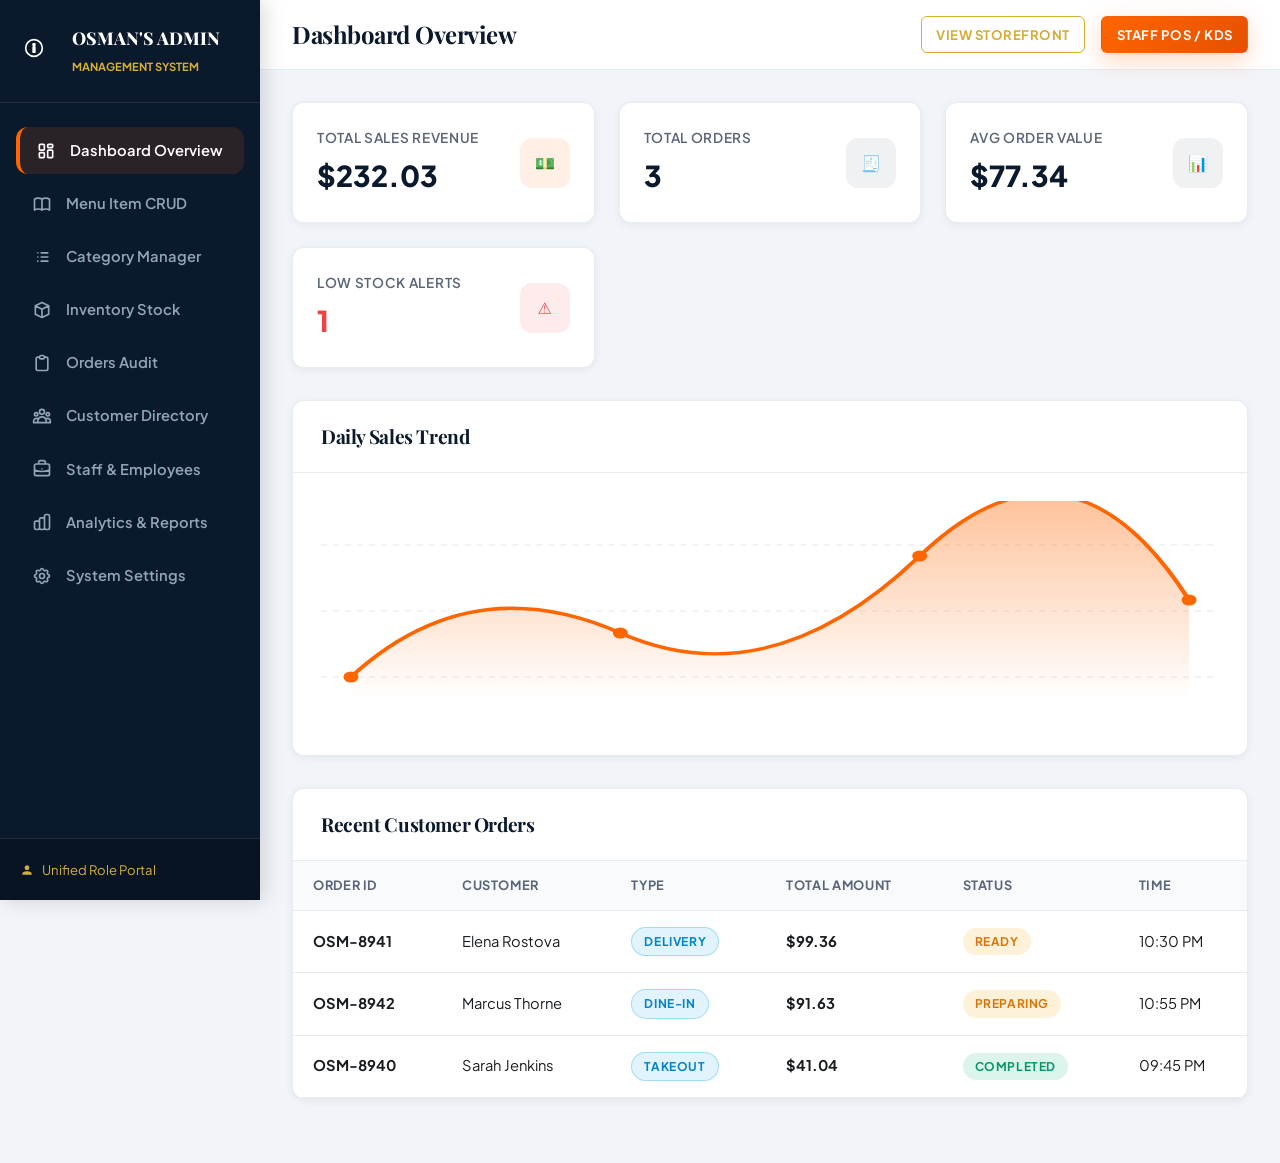
==== commit 7e580134: "feat: unify authentication into single portal (login.html) with role auto-routing, synchronized logo" ====
--- a/admin.html
+++ b/admin.html
@@ -80,7 +80,10 @@
     </ul>
 
     <div class="admin-sidebar-footer">
-      <div style="font-size:0.8rem; color:#94A3B8;">Log in as <strong>Chef Osman (Owner)</strong></div>
+      <a href="login.html" style="font-size:0.82rem; color:var(--color-gold-accent); text-decoration:none; display:flex; align-items:center; gap:0.5rem;">
+        <svg width="14" height="14" viewBox="0 0 24 24" fill="currentColor"><path d="M12 12c2.21 0 4-1.79 4-4s-1.79-4-4-4-4 1.79-4 4 1.79 4 4 4zm0 2c-2.67 0-8 1.34-8 4v2h16v-2c0-2.66-5.33-4-8-4z"/></svg>
+        <span>Unified Role Portal</span>
+      </a>
     </div>
   </aside>
 
